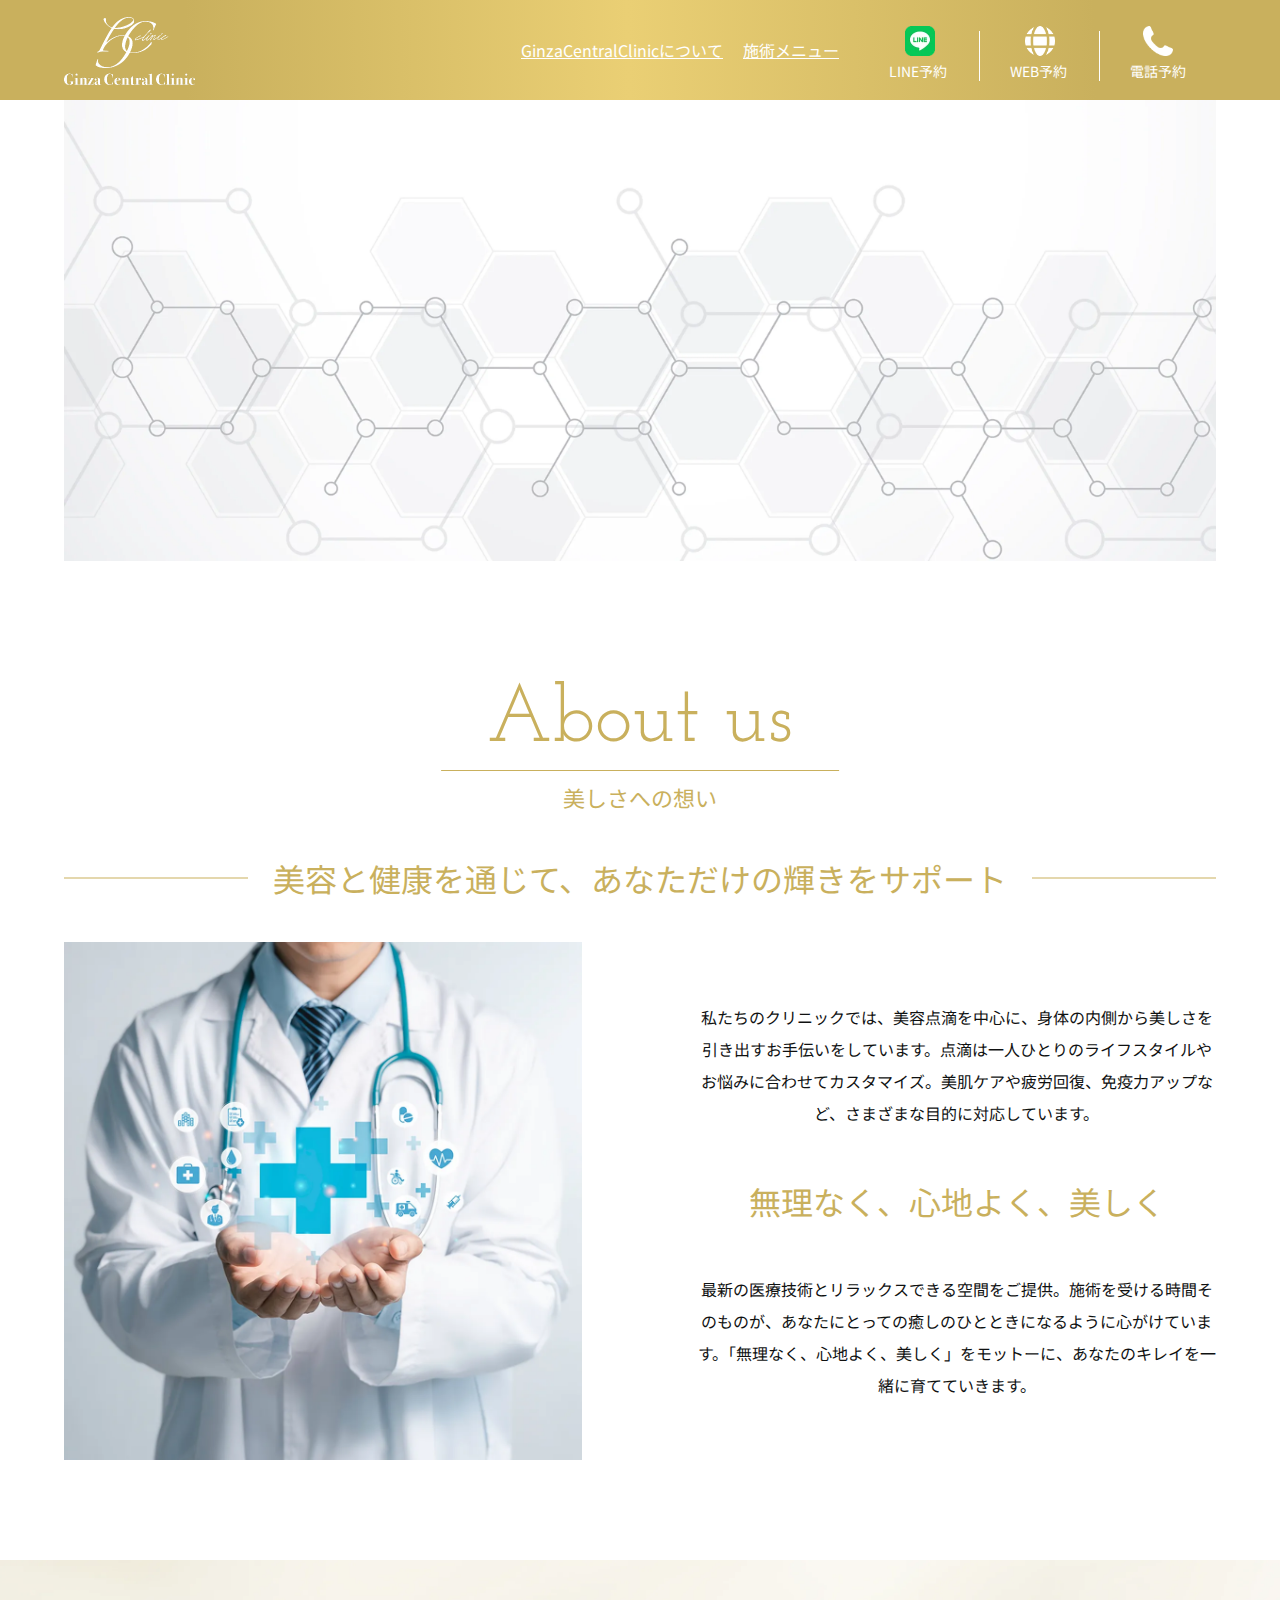
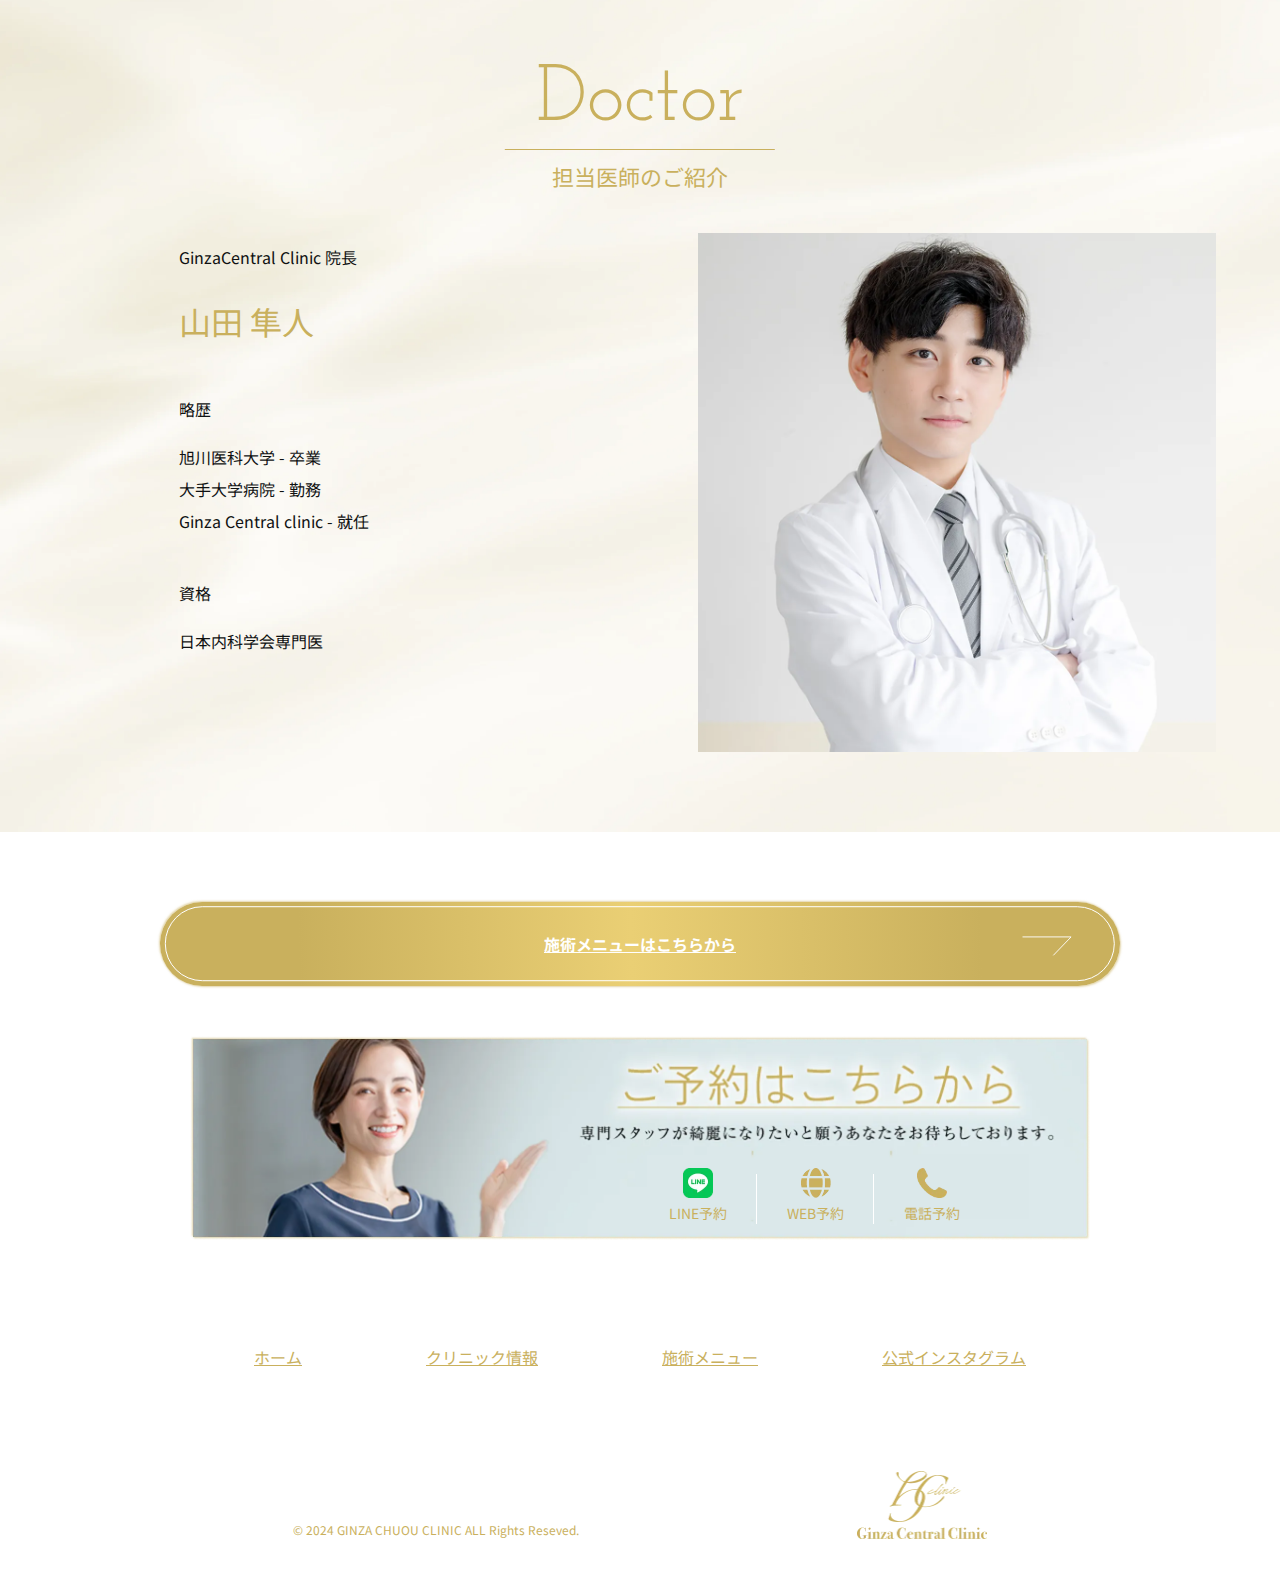
==== about.html @ c6207f91 "push clinic repository" ====
<!DOCTYPE html>
<html lang="ja">
  <head>
    <meta charset="UTF-8" />
    <meta http-equiv="X-UA-Compatible" content="IE=edge" />
    <meta name="viewport" content="width=device-width, initial-scale=1.0" />
    <title>Ginza Central Clinic</title>
    <meta
      name="description"
      content="銀座中央クリニックは、東京都中央区銀座にある美容クリニックです。"
    />
    <link rel="icon" href="images/favicon.png" />

    <!---font-->
    <link rel="preconnect" href="https://fonts.googleapis.com" />
    <link rel="preconnect" href="https://fonts.gstatic.com" crossorigin />
    <link
      href="https://fonts.googleapis.com/css2?family=Josefin+Slab:ital,wght@0,100;1,100&family=Noto+Sans+JP:wght@100..900&display=swap"
      rel="stylesheet"
    />

    <!---css-->
    <link rel="stylesheet" href="styles/vendors/css-reset.css" />
    <link rel="stylesheet" href="styles/style.css" />

    <!--scripts-->
    <script
      src="https://code.jquery.com/jquery-3.4.1.min.js"
      integrity="sha256-CSXorXvZcTkaix6Yvo6HppcZGetbYMGWSFlBw8HfCJo="
      crossorigin="anonymous"
      defer
    ></script>
    <script src="scripts/main.js" defer></script>
  </head>
  <body>
    <header>
      <div class="header-inner">
        <h1 class="logo">
          <a href="index.html">
            <img
              src="images/header-logo.webp"
              width="131"
              height="70"
              alt="銀座中央クリニック"
            />
          </a>
        </h1>
        <ul class="nav-menu">
          <li><a href="about.html">GinzaCentralClinicについて</a></li>
          <li><a href="menu.html">施術メニュー</a></li>
          <li class="reserve-menu">
            <a href="" class="font-sm"> LINE予約 </a>
            <a href="" class="font-sm"> WEB予約 </a>
            <a href="" class="font-sm"> 電話予約 </a>
          </li>
        </ul>
        <div class="hamburger" onclick="toggleMenu()">
          <div></div>
          <div></div>
          <div></div>
        </div>
      </div>
    </header>
    <main>
      <div class="about-mv mb-sec">
        <div class="about-mv-img">
          <img
            src="images/about-mv.webp"
            width="1500"
            height="600"
            alt="AboutページMV"
          />
        </div>
      </div>
      <section class="about mb-sec content-width">
        <div class="section-title mb-md">
          <h2 class="en-title">About us</h2>
          <h3 class="ja-title">美しさへの想い</h3>
        </div>
        <p class="about__subtitle font-lg mb-md">
          美容と健康を通じて、<br />あなただけの輝きをサポート
        </p>
        <div class="about__content">
          <div class="about__img">
            <picture>
              <source
                media="(max-width: 599px)"
                srcset="images/about-sp.webp"
              />
              <img
                src="images/about.webp"
                width="550"
                height="550"
                alt="医師の画像"
              />
            </picture>
          </div>
          <div class="about__txt">
            <p class="mb-md">
              私たちのクリニックでは、美容点滴を中心に、身体の内側から美しさを引き出すお手伝いをしています。点滴は一人ひとりのライフスタイルやお悩みに合わせてカスタマイズ。美肌ケアや疲労回復、免疫力アップなど、さまざまな目的に対応しています。
            </p>
            <p class="mb-md font-lg">無理なく、心地よく、美しく</p>
            <p>
              最新の医療技術とリラックスできる空間をご提供。施術を受ける時間そのものが、あなたにとっての癒しのひとときになるように心がけています。「無理なく、心地よく、美しく」をモットーに、あなたのキレイを一緒に育てていきます。
            </p>
          </div>
        </div>
      </section>
      <section class="doctor mb-sec">
        <div class="section-title mb-md">
          <h2 class="en-title">Doctor</h2>
          <h3 class="ja-title">担当医師のご紹介</h3>
        </div>
        <div class="doctor__content content-width">
          <div class="doctor__txt">
            <div class="doctor__name mb-md">
              <p class="mb-sm">GinzaCentral Clinic 院長</p>
              <p class="font-lg">山田 隼人</p>
            </div>
            <div class="doctor__career mb-md">
              <p class="mb-sm">略歴</p>
              <p>旭川医科大学 - 卒業</p>
              <p>大手大学病院 - 勤務</p>
              <p>Ginza Central clinic - 就任</p>
            </div>
            <div class="doctor__certificate">
              <p class="mb-sm">資格</p>
              <p>日本内科学会専門医</p>
            </div>
          </div>
          <div class="doctor__img">
            <picture>
              <source
                media="(max-width: 599px)"
                srcset="images/doctor-sp.webp"
              />
              <img
                src="images/doctor.webp"
                width="550"
                height="550"
                alt="担当医師のご紹介"
              />
            </picture>
          </div>
        </div>
      </section>
      <div class="menu-btn mb-lg">
        <a href=""
          >施術メニューはこちらから
          <span class="arrow">
            <svg
              xmlns="http://www.w3.org/2000/svg"
              width="50"
              height="22"
              viewBox="0 0 55 22"
              fill="none"
            >
              <path
                d="M34.7273 21L54 1H0.999998"
                stroke="white"
                stroke-linecap="round"
                stroke-linejoin="round"
              />
            </svg>
          </span>
        </a>
      </div>
      <div class="reserve-banner mb-sec content-width">
        <div class="banner">
          <picture>
            <source media="(max-width: 599px)" srcset="images/banner-sp.webp" />
            <img
              src="images/banner.webp"
              width="900"
              height="200"
              alt="ご予約バナー"
            />
          </picture>
          <div class="reserve-menu">
            <a href="" class="font-sm">LINE予約</a>
            <a href="" class="font-sm">WEB予約</a>
            <a href="" class="font-sm">電話予約</a>
          </div>
        </div>
      </div>
      <button
        id="back-to-top"
        class="back-to-top font-sm"
        aria-label="ページトップに戻る"
      >
        page top
      </button>
    </main>
    <footer class="footer">
      <div class="footer__container pb-md">
        <div class="footer__nav mb-sec">
          <ul>
            <li><a href="">ホーム</a></li>
            <li><a href="">クリニック情報</a></li>
            <li><a href="">施術メニュー</a></li>
            <li><a href="">公式インスタグラム</a></li>
          </ul>
        </div>
        <div class="footer__info content-width">
          <span class="copyright">
            &copy; 2024 GINZA CHUOU CLINIC ALL Rights Reseved.
          </span>
          <div class="footer__logo">
            <img
              src="images/footer-logo.webp"
              width="130"
              height="70"
              alt="フッターロゴ"
            />
          </div>
        </div>
      </div>
    </footer>
  </body>
</html>
---- styles/style.css ----
@charset "UTF-8";
html {
  scroll-behavior: smooth;
}

body {
  font-family: "Noto Sans JP", serif;
  color: #0f1111;
  background: #fff;
}

p {
  line-height: 150%;
}

img {
  max-width: 100%;
  vertical-align: bottom;
}

.mb-sm {
  margin-bottom: 16px !important;
}

.mb-md {
  margin-bottom: 24px !important;
}
@media screen and (min-width: 960px) {
  .mb-md {
    margin-bottom: 40px !important;
  }
}

.mb-lg {
  margin-bottom: 48px !important;
}
@media screen and (min-width: 960px) {
  .mb-lg {
    margin-bottom: 80px !important;
  }
}

.mb-sec {
  margin-bottom: 42px !important;
}
@media screen and (min-width: 960px) {
  .mb-sec {
    margin-bottom: 100px !important;
  }
}

.pb-sm {
  padding-bottom: 16px !important;
}

.pb-md {
  padding-bottom: 32px !important;
}
@media screen and (min-width: 960px) {
  .pb-md {
    padding-bottom: 40px !important;
  }
}

.pb-lg {
  padding-bottom: 80px !important;
}
@media screen and (min-width: 960px) {
  .pb-lg {
    padding-bottom: 150px !important;
  }
}

.content-width {
  width: 90%;
  margin: 0 auto;
  max-width: 1200px;
}

#main-content {
  position: relative;
  z-index: 0;
}

.font-sm {
  font-size: 10px;
}
@media screen and (min-width: 960px) {
  .font-sm {
    font-size: 14px;
  }
}

.font-md, body {
  font-size: 14px;
}
@media screen and (min-width: 960px) {
  .font-md, body {
    font-size: 16px;
  }
}

.font-lr {
  font-size: 17px;
}
@media screen and (min-width: 960px) {
  .font-lr {
    font-size: 23px;
  }
}

.font-lg {
  font-size: 20px;
}
@media screen and (min-width: 960px) {
  .font-lg {
    font-size: 32px;
  }
}

.font-title {
  font-size: 36px;
}
@media screen and (min-width: 960px) {
  .font-title {
    font-size: 48px;
  }
}

.en-title {
  font-size: 36px;
  color: #c9b05d;
}
@media screen and (min-width: 960px) {
  .en-title {
    font-size: 80px;
  }
}

.ja-title {
  font-size: 18px;
  color: #c9b05d;
}
@media screen and (min-width: 960px) {
  .ja-title {
    font-size: 22px;
  }
}

/*共通部分*/
a {
  text-decoration: none;
}

li {
  list-style: none;
}

img {
  max-width: 100%;
  height: auto;
}

.reserve-menu {
  display: flex;
}
.reserve-menu a {
  padding: 0 30px;
  color: #c9b05d;
  position: relative;
  text-decoration: none !important;
}
@media (max-width: 400px) {
  .reserve-menu a {
    padding: 0 22px;
  }
}
.reserve-menu a::after {
  content: "";
  position: absolute;
  width: 1px;
  height: 50px;
  background: #fff;
  right: 0;
  bottom: 0;
}
.reserve-menu a::before {
  content: "";
  width: 30px;
  height: 30px;
  background-repeat: no-repeat;
  background-size: contain;
  position: absolute;
  top: -35px;
  left: 50%;
  transform: translateX(-50%);
}
@media (max-width: 400px) {
  .reserve-menu a::before {
    width: 25px;
    height: 25px;
    top: -30px;
  }
}
.reserve-menu a:first-child::before {
  background-image: url(../images/line.webp);
}
.reserve-menu a:nth-child(2)::before {
  background-image: url(../images/web.webp);
}
.reserve-menu a:nth-child(3)::after {
  content: none;
}
.reserve-menu a:nth-child(3)::before {
  background-image: url(../images/tel.webp);
}

.reserve-banner {
  text-align: center;
}
.reserve-banner .banner {
  display: inline-block;
  position: relative;
}
.reserve-banner .banner img {
  margin: 0 auto;
}
.reserve-banner .banner .reserve-menu {
  position: absolute;
  bottom: 16px;
  right: 100px;
}
.reserve-banner .banner .reserve-menu a:nth-child(2)::before {
  background-image: url(../images/web-gold.webp);
}
.reserve-banner .banner .reserve-menu a:nth-child(3)::before {
  background-image: url(../images/tel-gold.webp);
}
@media (max-width: 599px) {
  .reserve-banner .banner .reserve-menu {
    right: auto;
    width: 100%;
    justify-content: center;
  }
}

.menu-btn a {
  border-radius: 60px;
  background: linear-gradient(89deg, #c9b05d 14.48%, #eacf74 49.09%, #c9b05d 85.52%);
  /* ドロップシャドウ */
  box-shadow: -1px -1px 2px 0px rgba(201, 176, 93, 0.5), 1px 1px 2px 0px rgba(201, 176, 93, 0.5);
  padding: 30px 30%;
  color: #fff;
  position: relative;
  font-weight: 700;
  -webkit-text-decoration: underline #fff 0.5px;
          text-decoration: underline #fff 0.5px;
}
@media (max-width: 960px) {
  .menu-btn a {
    width: 100%;
    padding: 30px 0;
    display: inline-block;
  }
}
.menu-btn a::before {
  content: "";
  border: 1px solid #fff;
  border-radius: 60px;
  width: 99%;
  height: 90%;
  position: absolute;
  top: 50%;
  left: 50%;
  transform: translate(-50%, -50%);
}
.menu-btn a .arrow {
  stroke-width: 1px;
  stroke: #fff;
  position: absolute;
  top: 40%;
  right: 5%;
}

.section-title h2 {
  font-family: "Josefin Slab", serif;
  position: relative;
  display: inline-block;
  font-weight: normal;
}
.section-title h2::before {
  content: "";
  position: absolute;
  bottom: 10px;
  left: 50%;
  transform: translateX(-50%);
  width: 130%;
  height: 1px;
  background: #c9b05d;
}
.section-title h3 {
  font-weight: normal;
}

/*ヘッダー*/
.header-inner {
  display: flex;
  justify-content: space-between;
  align-items: center;
  height: 100px;
  padding: 0 5%;
  background: linear-gradient(89deg, #c9b05d 14.48%, #eacf74 49.09%, #c9b05d 85.52%);
  color: white;
}
.header-inner .reserve-menu a {
  position: relative;
  top: 20px;
}
.header-inner .reserve-menu a::after {
  height: 50px;
}

.nav-menu {
  list-style: none;
  display: flex;
  gap: 20px;
}

.nav-menu li {
  display: inline;
}

.nav-menu a {
  color: white;
  -webkit-text-decoration: 0.5px solid #fff underline;
          text-decoration: 0.5px solid #fff underline;
}

.hamburger {
  display: none;
  flex-direction: column;
  cursor: pointer;
}

.hamburger div {
  width: 25px;
  height: 1px;
  background-color: white;
  margin: 4px 0;
  transition: transform 0.3s, opacity 0.3s;
}

.hamburger.active div:nth-child(1) {
  transform: rotate(45deg) translate(8px, 8px);
}

.hamburger.active div:nth-child(2) {
  opacity: 0;
}

.hamburger.active div:nth-child(3) {
  transform: rotate(-45deg) translate(5px, -5px);
}

@media (max-width: 900px) {
  header {
    position: fixed;
    top: 0;
    width: 100%;
    z-index: 99;
  }
  .nav-menu {
    display: flex;
    opacity: 0;
    visibility: hidden;
    flex-direction: column;
    position: absolute;
    top: 100px;
    right: 0;
    background-color: #c9b05d;
    width: 100%;
    height: 40vh;
    text-align: center;
    padding-top: 60px;
    gap: 40px;
    padding-left: 0;
    transition: opacity 0.5s;
  }
  .nav-menu.active {
    opacity: 1;
    visibility: visible;
  }
  .hamburger {
    display: flex;
  }
}
/*MV*/
.mv {
  margin-top: 60px;
}
@media (max-width: 900px) {
  .mv {
    margin-top: 100px;
  }
}
.mv .slider {
  position: relative;
  overflow: hidden;
}
.mv .slider .slider-wrapper {
  display: flex;
  transition: transform 0.5s ease-in-out;
}
.mv .slider img {
  width: 86%;
  margin: 0 7%;
  height: auto;
}
.mv .slider .slider-arrows {
  position: absolute;
  top: 50%;
  left: 50%;
  width: 98%;
  display: flex;
  justify-content: space-between;
  transform: translate(-50%, -50%);
}
.mv .slider .slider-arrows button {
  background: none;
  border: none;
  cursor: pointer;
}
.mv .slider-dots {
  display: flex;
  justify-content: center;
  gap: 10px;
  margin-top: 10px;
}
.mv .slider-dots .dot {
  width: 10px;
  height: 10px;
  background: #ccc;
  border-radius: 50%;
  cursor: pointer;
}
.mv .slider-dots .dot.active {
  background: #000;
}

.sp-slider {
  display: none;
}

@media (max-width: 960px) {
  .slider {
    display: none;
  }
  .sp-slider {
    display: block;
    position: relative;
    overflow: hidden;
  }
  .sp-slider .sp-slider-wrapper {
    display: flex;
    transition: transform 0.5s ease-in-out;
  }
  .sp-slider img {
    width: 100%;
    height: auto;
  }
  .sp-slider .slider-dots {
    display: flex;
    justify-content: center;
    gap: 10px;
    margin-top: 10px;
  }
  .sp-slider .slider-dots .dot {
    width: 10px;
    height: 10px;
    background: #ccc;
    border-radius: 50%;
    cursor: pointer;
  }
  .sp-slider .slider-dots .dot.active {
    background: #000;
  }
}
/*メニュー*/
.recommend {
  text-align: center;
}
.recommend .recommend__content .grid-container {
  margin: 0 auto;
  display: grid;
  grid-template-columns: repeat(2, 1fr);
  gap: 20px;
}

.section-bg {
  padding: 80px 0;
  background-image: url(../images/bg.webp);
}
@media (max-width: 960px) {
  .section-bg {
    padding: 40px 0;
  }
}

.recommend__content-sp {
  display: none;
}

@media (max-width: 960px) {
  .recommend__content {
    display: none;
  }
  .recommend__content-sp {
    display: block;
    overflow-x: scroll;
    white-space: nowrap;
    padding-bottom: 20px; /* スクロールバーのスペースを確保 */
  }
  .recommend__content-sp .grid-container {
    display: flex;
    gap: 20px;
  }
  .recommend__content-sp .grid-container .image-group {
    display: flex;
    flex-shrink: 0;
    width: calc(100% - 20px); /* 2枚目の画像が少し見えるように調整 */
  }
  .recommend__content-sp .grid-container .image-group img {
    width: 100%;
    height: auto;
  }
}
/*アクセス*/
.access {
  background-size: cover;
  background-repeat: no-repeat;
}
.access .section-title {
  text-align: center;
}
.access .access__content {
  display: flex;
  justify-content: space-between;
}
@media (max-width: 960px) {
  .access .access__content {
    flex-direction: column;
    gap: 24px;
  }
}
.access .access__content .access__map {
  width: 60%;
}
.access .access__content .access__map iframe {
  width: 100%;
}
@media (max-width: 960px) {
  .access .access__content .access__map {
    width: 100%;
  }
}
.access .access__content .access__info {
  width: 30%;
  text-align: left;
}
@media (max-width: 960px) {
  .access .access__content .access__info {
    width: 100%;
  }
}
.access .access__content .access__info table {
  margin-bottom: 82%;
}
@media (max-width: 960px) {
  .access .access__content .access__info table {
    margin-bottom: 24px;
  }
}
.access .access__content .access__info th {
  padding-right: 20px;
  font-weight: normal;
}
.access .access__content .access__info .map-link a {
  color: #c9b05d;
  text-decoration: underline;
  position: relative;
}
@media (max-width: 400px) {
  .access .access__content .access__info .map-link a {
    left: 30%;
  }
}
.access .access__content .access__info .map-link svg {
  stroke-width: 1px;
  stroke: #c9b05d;
  position: absolute;
  top: 0;
  right: -48px;
}

/*医療日*/
.medicalDay .section-title {
  text-align: center;
}
/*ページトップに戻る*/
.back-to-top {
  position: fixed;
  bottom: 20px;
  right: 20px;
  width: 100px;
  height: 100px;
  background-color: #c9b05d;
  color: #fff;
  border: none;
  border-radius: 50%;
  display: flex;
  justify-content: center;
  align-items: center;
  cursor: pointer;
  opacity: 0;
  visibility: hidden;
  transition: opacity 0.3s, visibility 0.3s;
  padding-top: 20px;
}
.back-to-top:hover {
  background-color: #b69a3d;
}
.back-to-top::before {
  content: "";
  background-image: url(../images/back.svg);
  background-repeat: no-repeat;
  background-size: contain;
  width: 30px;
  height: 30px;
  position: absolute;
  bottom: 40px;
}
.back-to-top.visible {
  opacity: 1;
  visibility: visible;
}

/*フッター*/
.footer .footer__container {
  max-width: 900px;
  padding: 0 5%;
  margin: 0 auto;
}
.footer .footer__container .footer__nav ul {
  display: flex;
  flex-wrap: wrap;
  justify-content: space-between;
  padding-left: 0;
}
@media (max-width: 960px) {
  .footer .footer__container .footer__nav ul {
    justify-content: center;
  }
}
.footer .footer__container .footer__nav ul a {
  color: #c9b05d;
  -webkit-text-decoration: underline #c9b05d 0.5px;
          text-decoration: underline #c9b05d 0.5px;
}
@media (max-width: 960px) {
  .footer .footer__container .footer__nav ul li {
    padding: 10px 30px;
  }
}
.footer .footer__container .footer__info {
  display: flex;
  justify-content: space-between;
  align-items: end;
}
@media (max-width: 960px) {
  .footer .footer__container .footer__info {
    flex-direction: column-reverse;
    gap: 30px;
    align-items: center;
  }
}
.footer .footer__container .footer__info .copyright {
  font-size: 12px;
  color: #c9b05d;
}
/*ポップアップ*/
.popup {
  width: 200px;
  position: fixed;
  right: 0;
  bottom: 20px;
  background-color: #c9b05d;
  display: flex;
  padding: 70px 0 30px;
  display: none;
}
.popup::before {
  content: "";
  width: 1px;
  height: 100%;
  background-color: #fff;
  position: absolute;
  right: 30%;
  top: 0;
}
.popup .reserve-menu {
  width: 65%;
  display: flex;
  flex-direction: column;
  align-items: center;
  justify-content: space-around;
  gap: 80px;
}
.popup .reserve-menu a {
  color: #fff;
  position: relative;
}
.popup .reserve-menu a::after {
  width: 70px;
  height: 1px;
  content: "";
  background: #fff;
  position: absolute;
  bottom: -25px;
  left: 50%;
  transform: translateX(-50%);
}
.popup .reserve-menu a:last-of-type::after {
  content: none;
}
.popup .reserve-here {
  width: 35%;
  display: flex;
  flex-direction: column;
  align-items: center;
  position: relative;
  bottom: 20px;
}
.popup .reserve-here img {
  cursor: pointer;
}
.popup .reserve-here span {
  margin-top: 20px;
  writing-mode: vertical-rl;
  color: #fff;
  letter-spacing: 6px;
}
@media (max-width: 599px) {
  .popup {
    display: flex;
  }
}

.popup.delete {
  display: none;
}

.about-mv .about-mv-img {
  width: 90%;
  margin: 0 auto;
}
.about-mv .about-mv-img img {
  width: 100%;
  height: 100%;
  -o-object-fit: cover;
     object-fit: cover;
}
@media (max-width: 599px) {
  .about-mv .about-mv-img {
    width: 100%;
    height: 40vh;
  }
}

.about {
  text-align: center;
}
.about .about__subtitle {
  color: #c9b05d;
  position: relative;
}
.about .about__subtitle br {
  display: none;
}
@media (max-width: 700px) {
  .about .about__subtitle br {
    display: block;
  }
}
.about .about__subtitle::before {
  content: "";
  position: absolute;
  width: 16%;
  height: 1px;
  background: #c9b05d;
  top: 50%;
  left: 0;
  transform: translateY(-50%);
}
.about .about__subtitle::after {
  content: "";
  position: absolute;
  width: 16%;
  height: 1px;
  background: #c9b05d;
  top: 50%;
  right: 0;
  transform: translateY(-50%);
}
.about .about__content {
  display: flex;
  justify-content: space-between;
  align-items: center;
}
@media (max-width: 599px) {
  .about .about__content {
    flex-direction: column;
  }
}
.about .about__content .about__img {
  width: 45%;
}
@media (max-width: 599px) {
  .about .about__content .about__img {
    width: 100%;
    margin-bottom: 16px;
  }
}
.about .about__content .about__txt {
  width: 45%;
}
@media (max-width: 599px) {
  .about .about__content .about__txt {
    width: 100%;
  }
}
.about .about__content .about__txt p {
  line-height: 2;
}
.about .about__content .about__txt .font-lg {
  color: #c9b05d;
}

.doctor {
  background-image: url(../images/bg.webp);
  background-repeat: no-repeat;
  background-size: cover;
  padding: 80px 0;
}
@media (max-width: 599px) {
  .doctor {
    padding: 40px 0;
  }
}
.doctor .section-title {
  text-align: center;
}
.doctor .doctor__content {
  display: flex;
  justify-content: space-between;
}
@media (max-width: 599px) {
  .doctor .doctor__content {
    flex-direction: column-reverse;
  }
}
.doctor .doctor__content .doctor__txt {
  padding: 8px 0 0 10%;
  width: 45%;
}
@media (max-width: 599px) {
  .doctor .doctor__content .doctor__txt {
    width: 100%;
    text-align: center;
  }
  .doctor .doctor__content .doctor__txt .doctor__career,
  .doctor .doctor__content .doctor__txt .doctor__certificate {
    display: flex;
    flex-direction: column;
    text-align: left;
    position: relative;
    left: 20%;
  }
}
.doctor .doctor__content .doctor__txt .font-lg {
  color: #c9b05d;
}
@media (max-width: 599px) {
  .doctor .doctor__content .doctor__txt .font-lg {
    font-size: 26px;
  }
}
.doctor .doctor__content .doctor__txt p {
  line-height: 2;
}
@media (max-width: 599px) {
  .doctor .doctor__content .doctor__txt p {
    margin-bottom: 8px !important;
    line-height: 1.3;
  }
}
.doctor .doctor__content .doctor__img {
  width: 45%;
}
@media (max-width: 599px) {
  .doctor .doctor__content .doctor__img {
    width: 100%;
    margin-bottom: 16px;
  }
}

.menu-btn {
  text-align: center;
}

.menu {
  text-align: center;
}
.menu .menu__content table {
  width: 100%;
  border-collapse: collapse;
}
.menu .menu__content table th {
  background: linear-gradient(89deg, #c9b05d 14.48%, #eacf74 49.09%, #c9b05d 85.52%);
  color: #fff;
  padding: 8px;
}
.menu .menu__content table th:first-of-type {
  width: 60%;
  border-right: 1px solid #fff;
}
.menu .menu__content table th:last-of-type {
  width: 40%;
}
.menu .menu__content table td {
  border: 1px solid #c9b05d;
  padding: 8px;
}
.menu .menu__content p {
  text-align: left;
}
.menu .menu__content .attention {
  border: 1px solid #c9b05d;
  padding: 40px 0;
  width: 90%;
  margin: 0 auto;
}
@media (max-width: 599px) {
  .menu .menu__content .attention {
    padding: 20px 10px;
  }
}
.menu .menu__content .attention .font-lr {
  color: #c9b05d;
}
.menu .menu__content .attention p {
  text-align: center;
  line-height: 2;
}/*# sourceMappingURL=style.css.map */
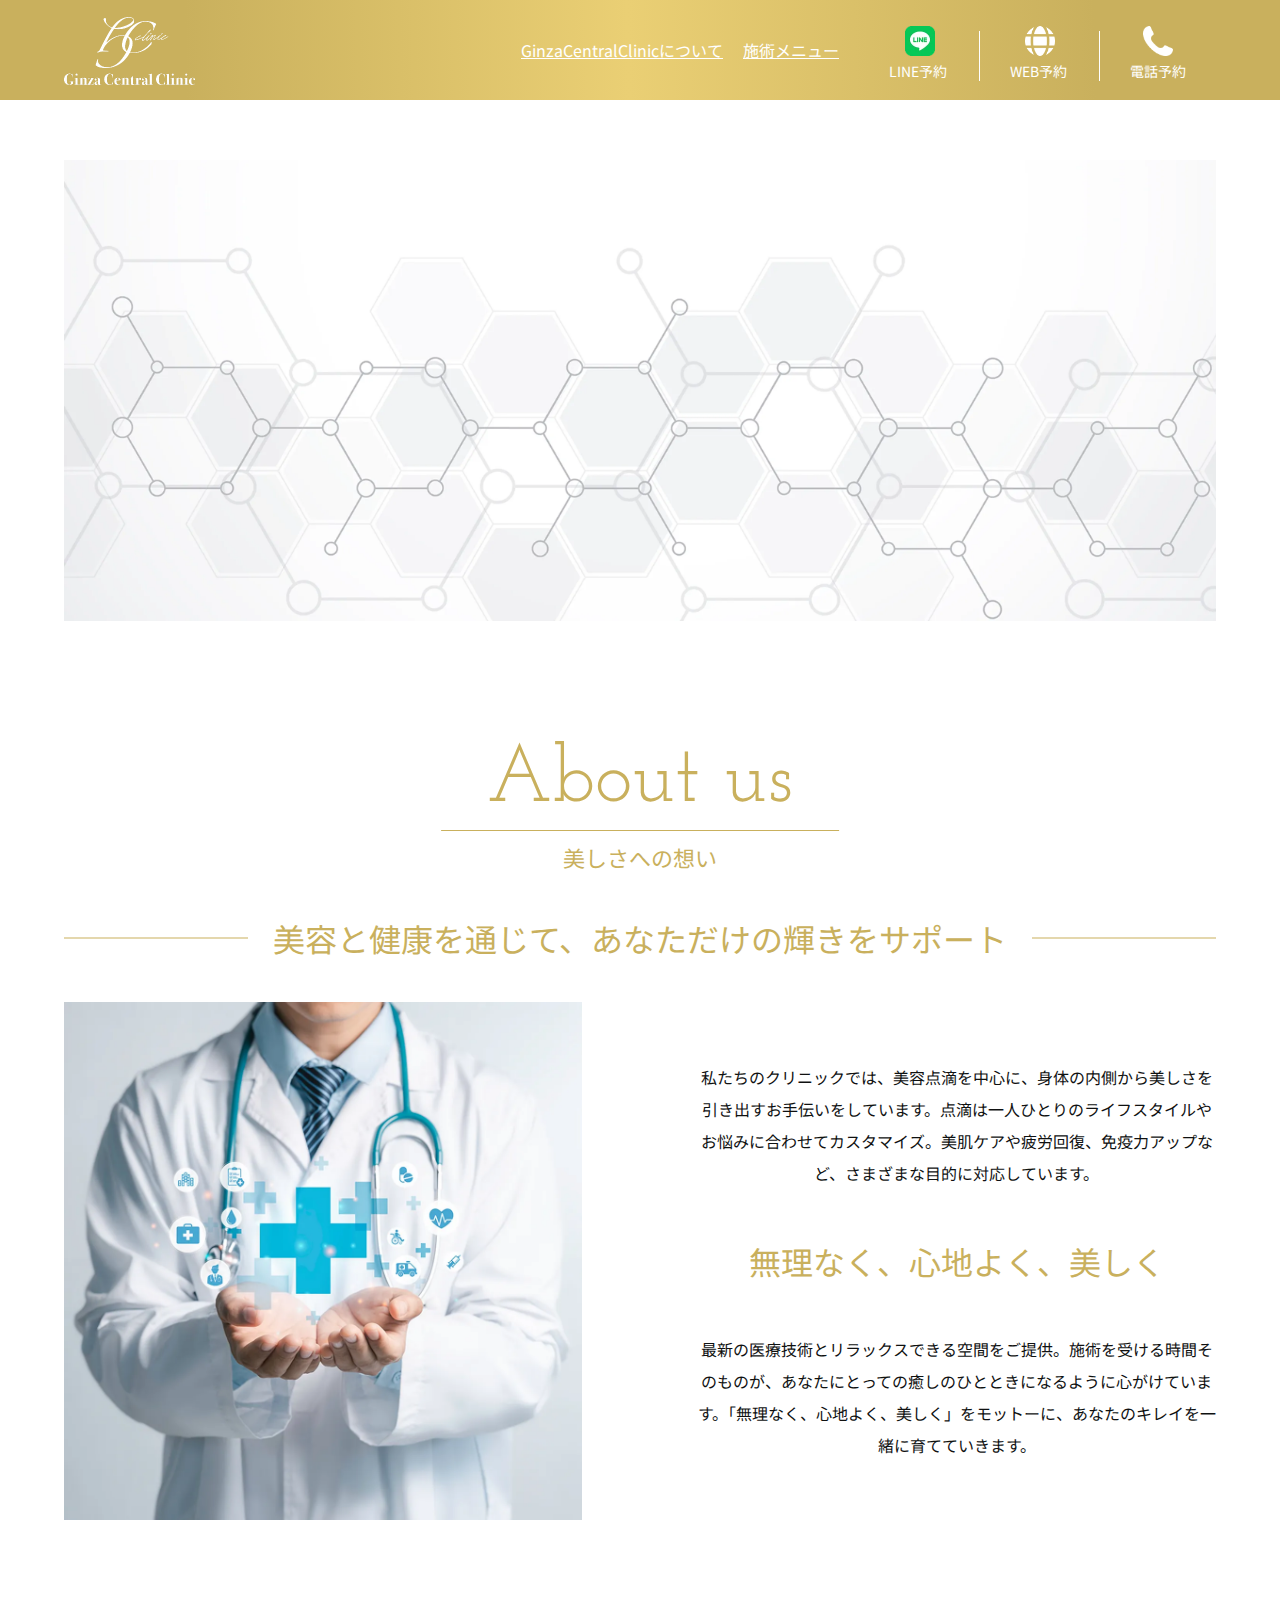
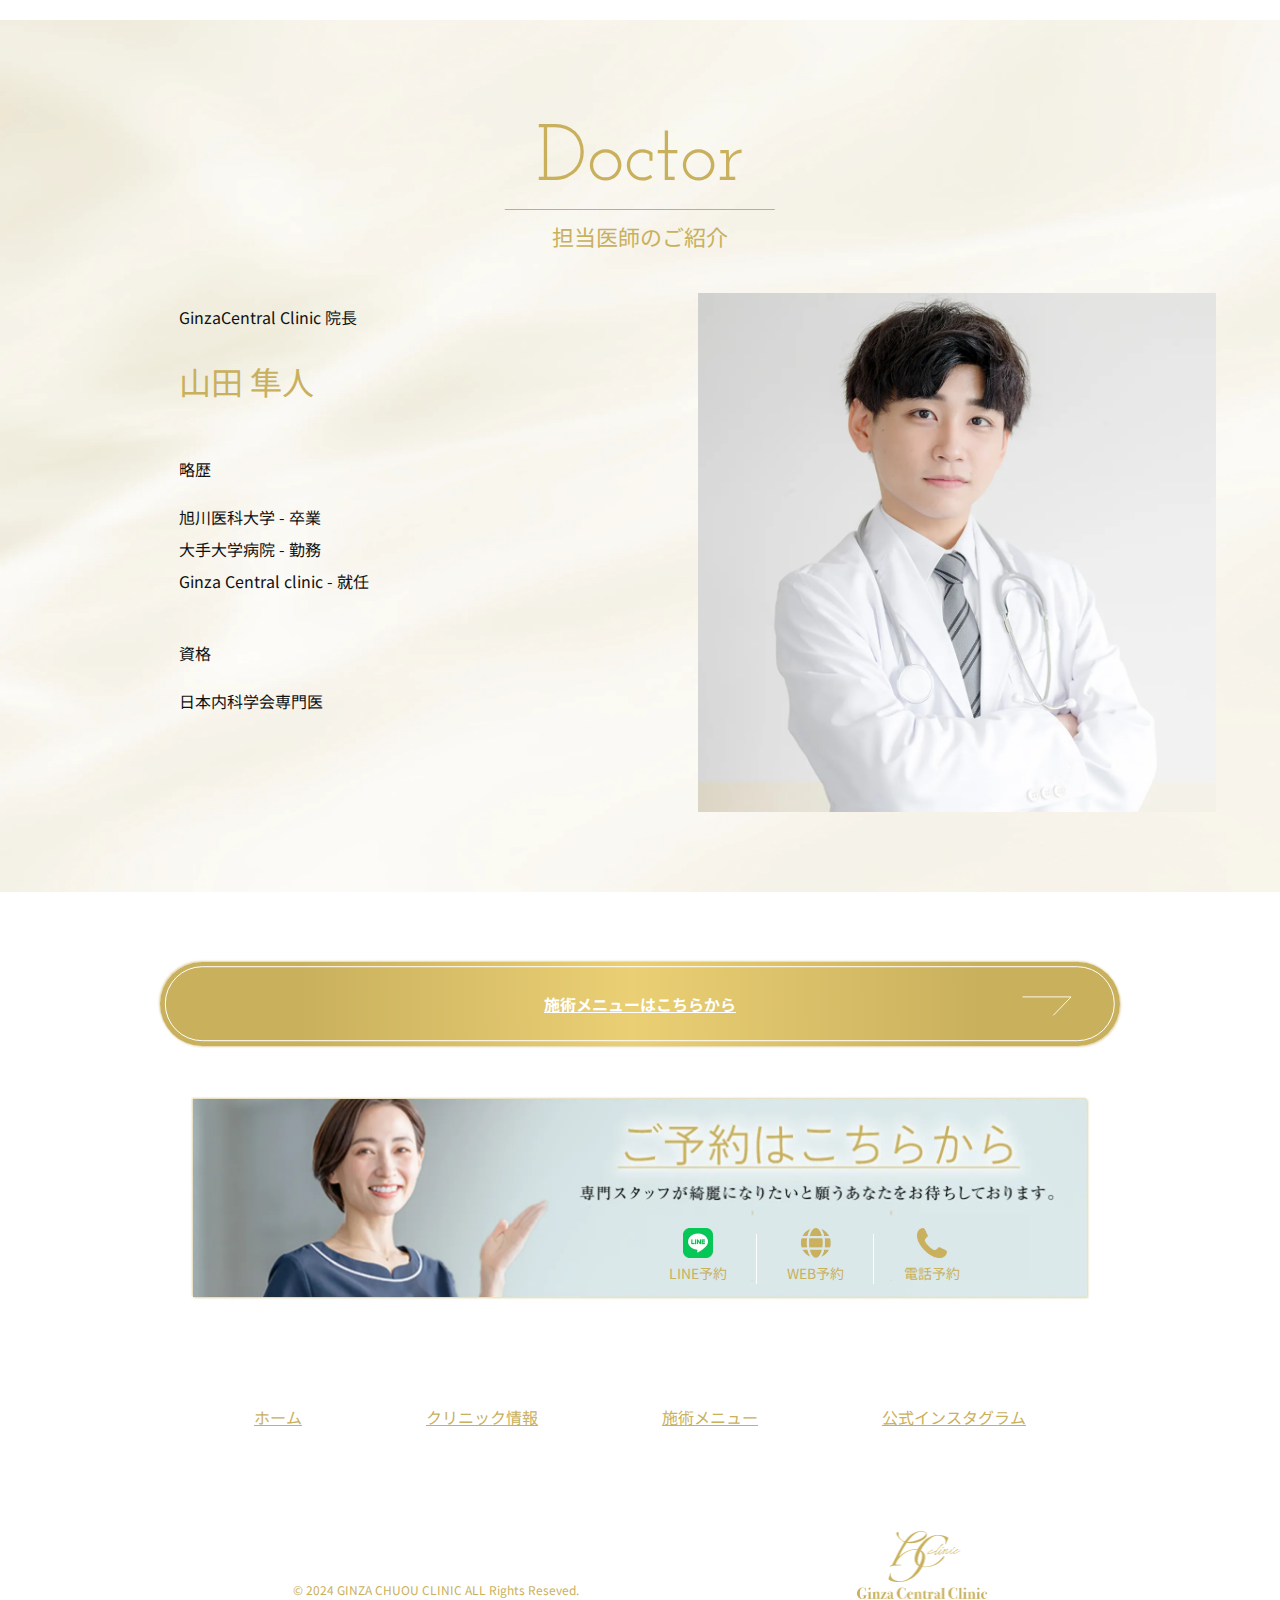
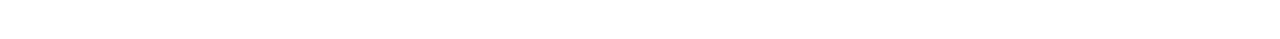
==== commit 0854cc12: "add_link" ====
--- a/about.html
+++ b/about.html
@@ -1,21 +1,43 @@
 <!DOCTYPE html>
 <html lang="ja">
-  <head>
+  <head prefix="og: https://ogp.me/ns#">
     <meta charset="UTF-8" />
     <meta http-equiv="X-UA-Compatible" content="IE=edge" />
     <meta name="viewport" content="width=device-width, initial-scale=1.0" />
-    <title>Ginza Central Clinic</title>
-    <meta
-      name="description"
-      content="銀座中央クリニックは、東京都中央区銀座にある美容クリニックです。"
-    />
-    <link rel="icon" href="images/favicon.png" />
+    <title>銀座で最先端の再生医療・美容なら｜GINZA Central Clinic</title>
+    <meta
+      property="og:title"
+      content="銀座で最先端の再生医療・美容なら｜GINZA Central Clinic"
+    />
+    <meta property="og:type" content="website" />
+    <meta property="og:url" content="" />
+    <meta property="og:image" content="" />
+    <meta
+      property="og:site_name"
+      content="銀座で最先端の再生医療・美容なら｜GINZA Central Clinic"
+    />
+    <meta
+      property="og:description"
+      content="iPS BANKや幹細胞治療、美容点滴を中心に富裕層のためのアンチエイジングケアを提供。銀座駅徒歩6分で通いやすい、最先端クリニックです。"
+    />
+    <meta name="twitter:card" content="summary" />
+    <meta name="twitter:site" content="@OneChance__jp" />
+    <meta
+      name="twitter:title"
+      content="銀座で最先端の再生医療・美容なら｜GINZA Central Clinic"
+    />
+    <meta
+      name="twitter:description"
+      content="iPS BANKや幹細胞治療、美容点滴を中心に富裕層のためのアンチエイジングケアを提供。銀座駅徒歩6分で通いやすい、最先端クリニックです。"
+    />
+    <meta name="twitter:image" content="" />
+    <link rel="icon" href="images/footer-logo.webp" />
 
     <!---font-->
     <link rel="preconnect" href="https://fonts.googleapis.com" />
     <link rel="preconnect" href="https://fonts.gstatic.com" crossorigin />
     <link
-      href="https://fonts.googleapis.com/css2?family=Josefin+Slab:ital,wght@0,100;1,100&family=Noto+Sans+JP:wght@100..900&display=swap"
+      href="https://fonts.googleapis.com/css2?family=Josefin+Slab:ital,wght@0,300;1,300&family=Noto+Sans+JP:wght@100..900&display=swap"
       rel="stylesheet"
     />
 
@@ -24,12 +46,6 @@
     <link rel="stylesheet" href="styles/style.css" />
 
     <!--scripts-->
-    <script
-      src="https://code.jquery.com/jquery-3.4.1.min.js"
-      integrity="sha256-CSXorXvZcTkaix6Yvo6HppcZGetbYMGWSFlBw8HfCJo="
-      crossorigin="anonymous"
-      defer
-    ></script>
     <script src="scripts/main.js" defer></script>
   </head>
   <body>
@@ -49,7 +65,14 @@
           <li><a href="about.html">GinzaCentralClinicについて</a></li>
           <li><a href="menu.html">施術メニュー</a></li>
           <li class="reserve-menu">
-            <a href="" class="font-sm"> LINE予約 </a>
+            <a
+              href="https://lin.ee/KyD5aId"
+              target="_blank"
+              rel="noopener noreferrer"
+              class="font-sm"
+            >
+              LINE予約
+            </a>
             <a href="" class="font-sm"> WEB予約 </a>
             <a href="" class="font-sm"> 電話予約 </a>
           </li>
@@ -117,15 +140,17 @@
               <p class="mb-sm">GinzaCentral Clinic 院長</p>
               <p class="font-lg">山田 隼人</p>
             </div>
-            <div class="doctor__career mb-md">
-              <p class="mb-sm">略歴</p>
-              <p>旭川医科大学 - 卒業</p>
-              <p>大手大学病院 - 勤務</p>
-              <p>Ginza Central clinic - 就任</p>
-            </div>
-            <div class="doctor__certificate">
-              <p class="mb-sm">資格</p>
-              <p>日本内科学会専門医</p>
+            <div class="doctor__introduce">
+              <div class="doctor__career mb-md">
+                <p class="mb-sm">略歴</p>
+                <p>旭川医科大学 - 卒業</p>
+                <p>大手大学病院 - 勤務</p>
+                <p>Ginza Central clinic - 就任</p>
+              </div>
+              <div class="doctor__certificate">
+                <p class="mb-sm">資格</p>
+                <p>日本内科学会専門医</p>
+              </div>
             </div>
           </div>
           <div class="doctor__img">
@@ -145,7 +170,7 @@
         </div>
       </section>
       <div class="menu-btn mb-lg">
-        <a href=""
+        <a href="menu.html"
           >施術メニューはこちらから
           <span class="arrow">
             <svg
@@ -177,7 +202,13 @@
             />
           </picture>
           <div class="reserve-menu">
-            <a href="" class="font-sm">LINE予約</a>
+            <a
+              href="https://lin.ee/KyD5aId"
+              target="_blank"
+              rel="noopener noreferrer"
+              class="font-sm"
+              >LINE予約</a
+            >
             <a href="" class="font-sm">WEB予約</a>
             <a href="" class="font-sm">電話予約</a>
           </div>
--- a/styles/style.css
+++ b/styles/style.css
@@ -379,12 +379,14 @@
     right: 0;
     background-color: #c9b05d;
     width: 100%;
-    height: 40vh;
     text-align: center;
     padding-top: 60px;
     gap: 40px;
     padding-left: 0;
     transition: opacity 0.5s;
+  }
+  .nav-menu .reserve-menu {
+    padding-bottom: 60px;
   }
   .nav-menu.active {
     opacity: 1;
@@ -606,6 +608,19 @@
 .medicalDay .section-title {
   text-align: center;
 }
+.medicalDay .medicalDay__calender {
+  text-align: center;
+}
+.medicalDay .medicalDay__calender iframe {
+  width: 100% !important;
+  margin: 0 auto;
+}
+@media (max-width: 599px) {
+  .medicalDay .medicalDay__calender iframe {
+    height: 400px !important;
+  }
+}
+
 /*ページトップに戻る*/
 .back-to-top {
   position: fixed;
@@ -626,6 +641,12 @@
   transition: opacity 0.3s, visibility 0.3s;
   padding-top: 20px;
 }
+@media (max-width: 599px) {
+  .back-to-top {
+    width: 80px;
+    height: 80px;
+  }
+}
 .back-to-top:hover {
   background-color: #b69a3d;
 }
@@ -639,6 +660,11 @@
   position: absolute;
   bottom: 40px;
 }
+@media (max-width: 599px) {
+  .back-to-top::before {
+    bottom: 28px;
+  }
+}
 .back-to-top.visible {
   opacity: 1;
   visibility: visible;
@@ -759,6 +785,14 @@
   display: none;
 }
 
+.about-mv {
+  margin-top: 60px;
+}
+@media (max-width: 900px) {
+  .about-mv {
+    margin-top: 100px;
+  }
+}
 .about-mv .about-mv-img {
   width: 90%;
   margin: 0 auto;
@@ -875,15 +909,20 @@
 @media (max-width: 599px) {
   .doctor .doctor__content .doctor__txt {
     width: 100%;
+    padding: 0;
+  }
+  .doctor .doctor__content .doctor__txt .doctor__name {
     text-align: center;
   }
-  .doctor .doctor__content .doctor__txt .doctor__career,
-  .doctor .doctor__content .doctor__txt .doctor__certificate {
+  .doctor .doctor__content .doctor__txt .doctor__introduce {
+    text-align: center;
+  }
+  .doctor .doctor__content .doctor__txt .doctor__introduce .doctor__career,
+  .doctor .doctor__content .doctor__txt .doctor__introduce .doctor__certificate {
     display: flex;
     flex-direction: column;
     text-align: left;
-    position: relative;
-    left: 20%;
+    padding-left: 30%;
   }
 }
 .doctor .doctor__content .doctor__txt .font-lg {
